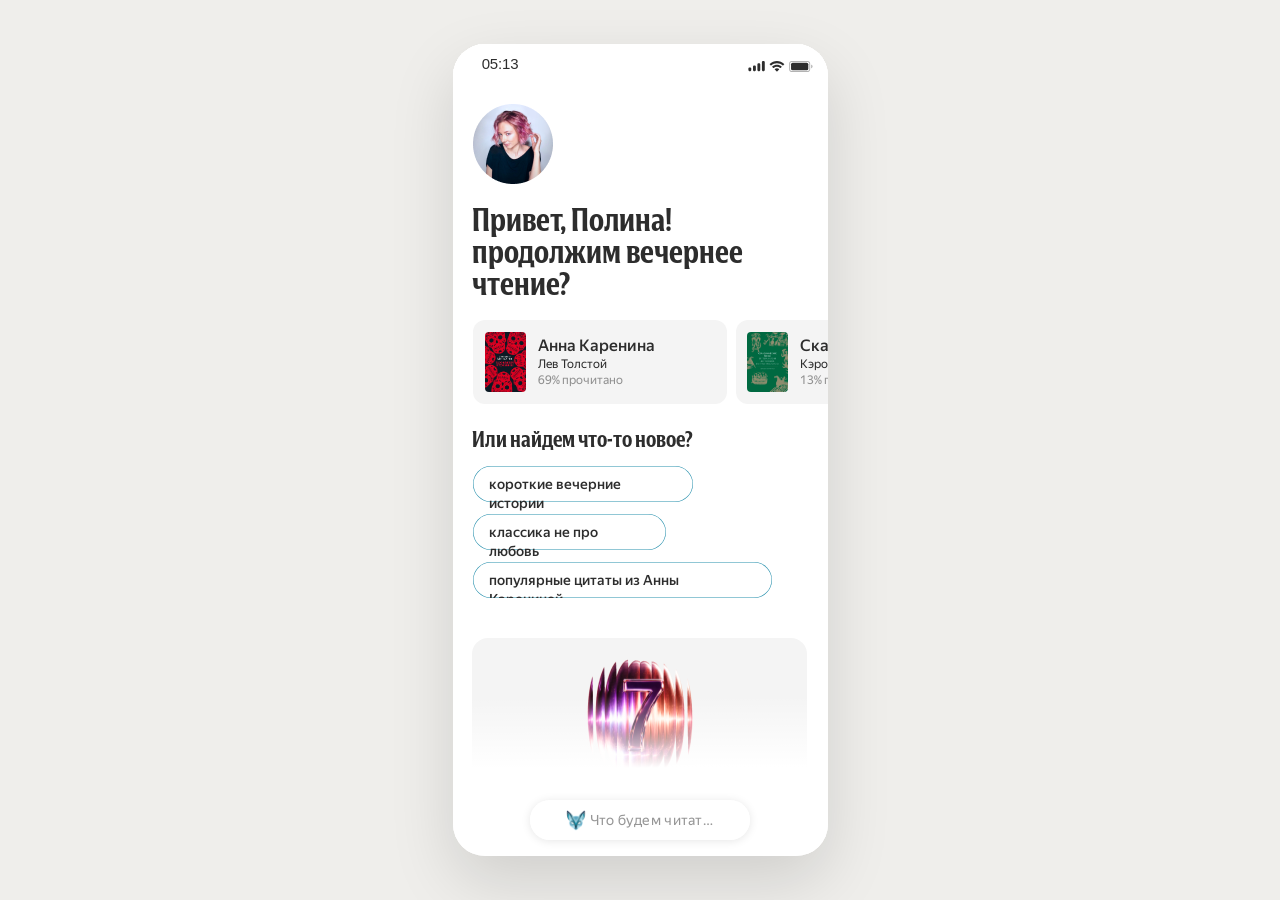
==== standalone.html @ fdba36b9 "Preserve hidden panels during skips and center compact discovery input" ====
<!doctype html><html lang="ru"><meta charset="utf-8"><meta name="viewport" content="width=device-width,initial-scale=1,viewport-fit=cover"><title>Книги — живая лента</title><style>@font-face{font-family:YS;src:url('[data-uri]')}@font-face{font-family:YS;src:url('[data-uri]');font-weight:500}@font-face{font-family:Books;src:url('[data-uri]')}@font-face{font-family:Books;src:url('[data-uri]');font-weight:600}@font-face{font-family:Literata;src:url('[data-uri]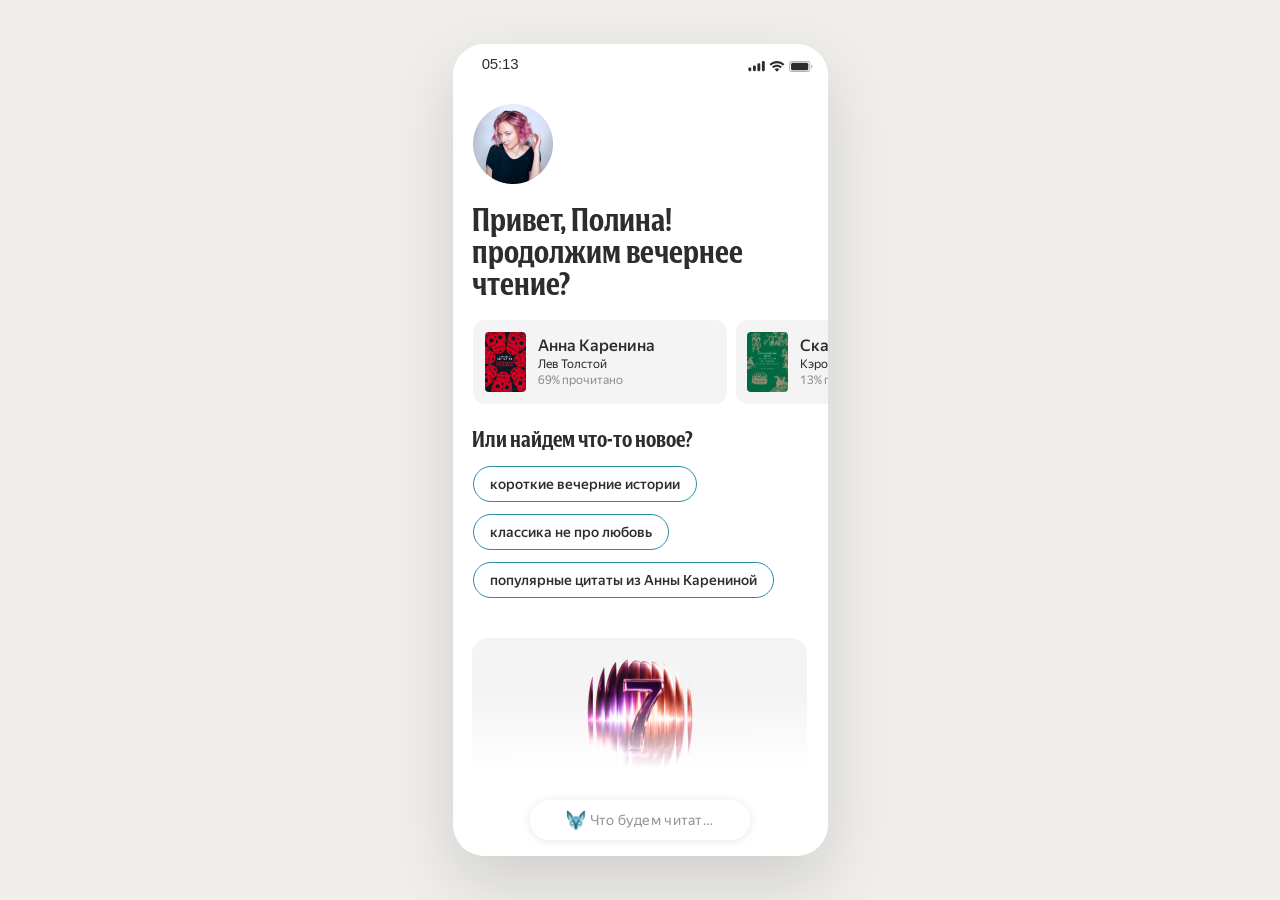
